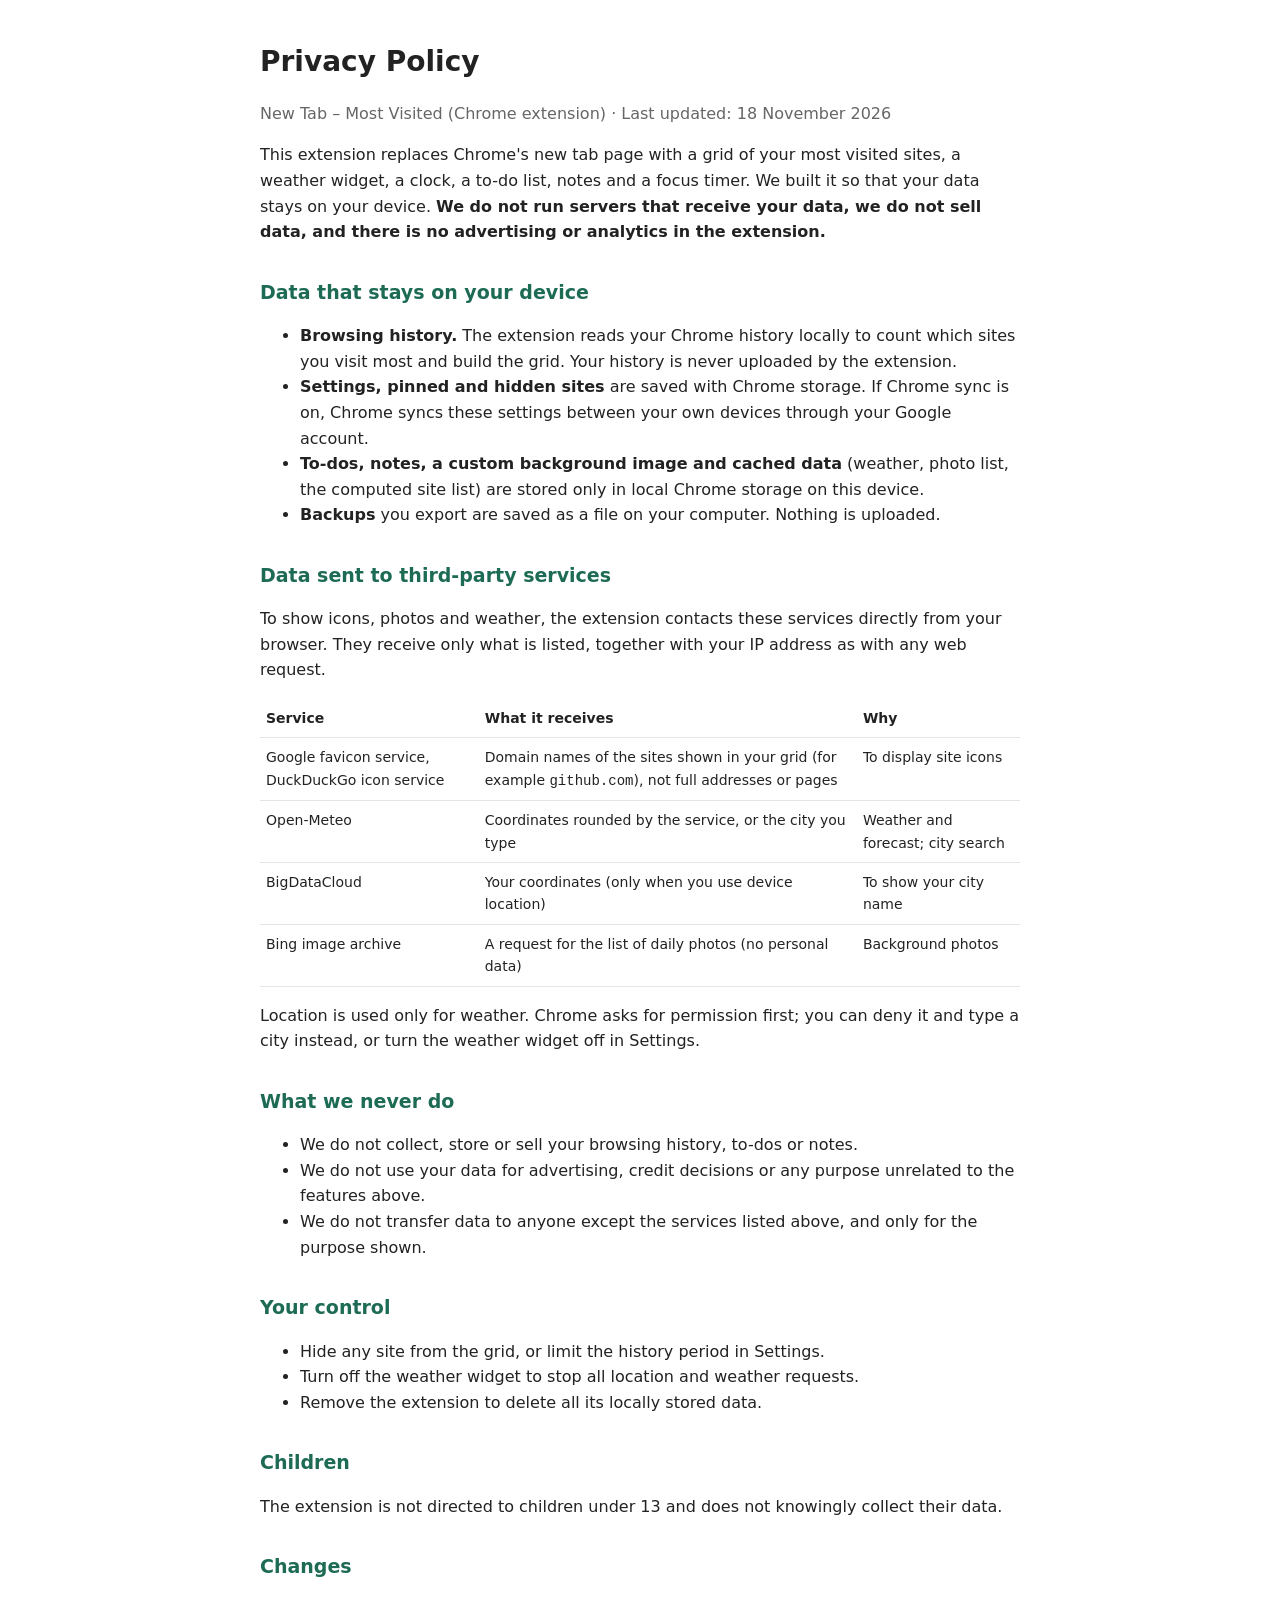
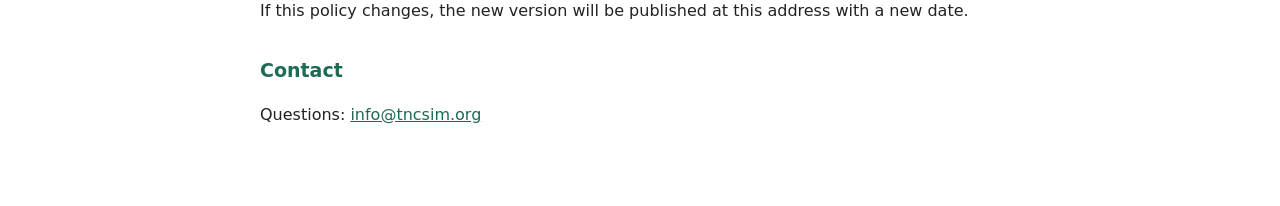
==== docs/index.html @ 8e068266 "New Tab – Most Visited 2.2.0 Chrome new tab page with a grid of the most visited sites from history," ====
<!doctype html>
<html lang="en">
<head>
  <meta charset="utf-8">
  <meta name="viewport" content="width=device-width, initial-scale=1">
  <title>Privacy Policy – New Tab – Most Visited</title>
  <style>
    :root { --bg: #fff; --text: #222; --muted: #666; --line: #e5e5e5; --accent: #1d6b55; }
    @media (prefers-color-scheme: dark) {
      :root { --bg: #15191a; --text: #e8e8e8; --muted: #a0a0a0; --line: #2c3335; --accent: #6fd0ae; }
    }
    body { margin: 0; background: var(--bg); color: var(--text); font: 16px/1.6 system-ui, "Segoe UI", sans-serif; }
    main { max-width: 760px; margin: 0 auto; padding: 40px 16px 64px; }
    h1 { font-size: 28px; margin: 0 0 4px; }
    h2 { font-size: 19px; margin: 32px 0 8px; color: var(--accent); }
    .muted { color: var(--muted); }
    table { width: 100%; border-collapse: collapse; font-size: 14px; }
    th, td { text-align: left; padding: 8px 6px; border-bottom: 1px solid var(--line); vertical-align: top; }
    a { color: var(--accent); }
  </style>
</head>
<body>
<main>
  <h1>Privacy Policy</h1>
  <p class="muted">New Tab – Most Visited (Chrome extension) · Last updated: 18 November 2026</p>

  <p>This extension replaces Chrome's new tab page with a grid of your most visited sites, a weather
  widget, a clock, a to-do list, notes and a focus timer. We built it so that your data stays on your
  device. <strong>We do not run servers that receive your data, we do not sell data, and there is no
  advertising or analytics in the extension.</strong></p>

  <h2>Data that stays on your device</h2>
  <ul>
    <li><strong>Browsing history.</strong> The extension reads your Chrome history locally to count which
      sites you visit most and build the grid. Your history is never uploaded by the extension.</li>
    <li><strong>Settings, pinned and hidden sites</strong> are saved with Chrome storage. If Chrome sync is
      on, Chrome syncs these settings between your own devices through your Google account.</li>
    <li><strong>To-dos, notes, a custom background image and cached data</strong> (weather, photo list,
      the computed site list) are stored only in local Chrome storage on this device.</li>
    <li><strong>Backups</strong> you export are saved as a file on your computer. Nothing is uploaded.</li>
  </ul>

  <h2>Data sent to third-party services</h2>
  <p>To show icons, photos and weather, the extension contacts these services directly from your browser.
  They receive only what is listed, together with your IP address as with any web request.</p>
  <table>
    <tr><th>Service</th><th>What it receives</th><th>Why</th></tr>
    <tr><td>Google favicon service, DuckDuckGo icon service</td><td>Domain names of the sites shown in your grid (for example <code>github.com</code>), not full addresses or pages</td><td>To display site icons</td></tr>
    <tr><td>Open-Meteo</td><td>Coordinates rounded by the service, or the city you type</td><td>Weather and forecast; city search</td></tr>
    <tr><td>BigDataCloud</td><td>Your coordinates (only when you use device location)</td><td>To show your city name</td></tr>
    <tr><td>Bing image archive</td><td>A request for the list of daily photos (no personal data)</td><td>Background photos</td></tr>
  </table>
  <p>Location is used only for weather. Chrome asks for permission first; you can deny it and type a city
  instead, or turn the weather widget off in Settings.</p>

  <h2>What we never do</h2>
  <ul>
    <li>We do not collect, store or sell your browsing history, to-dos or notes.</li>
    <li>We do not use your data for advertising, credit decisions or any purpose unrelated to the features above.</li>
    <li>We do not transfer data to anyone except the services listed above, and only for the purpose shown.</li>
  </ul>

  <h2>Your control</h2>
  <ul>
    <li>Hide any site from the grid, or limit the history period in Settings.</li>
    <li>Turn off the weather widget to stop all location and weather requests.</li>
    <li>Remove the extension to delete all its locally stored data.</li>
  </ul>

  <h2>Children</h2>
  <p>The extension is not directed to children under 13 and does not knowingly collect their data.</p>

  <h2>Changes</h2>
  <p>If this policy changes, the new version will be published at this address with a new date.</p>

  <h2>Contact</h2>
  <p>Questions: <a href="mailto:info@tncsim.org">info@tncsim.org</a></p>
</main>
</body>
</html>
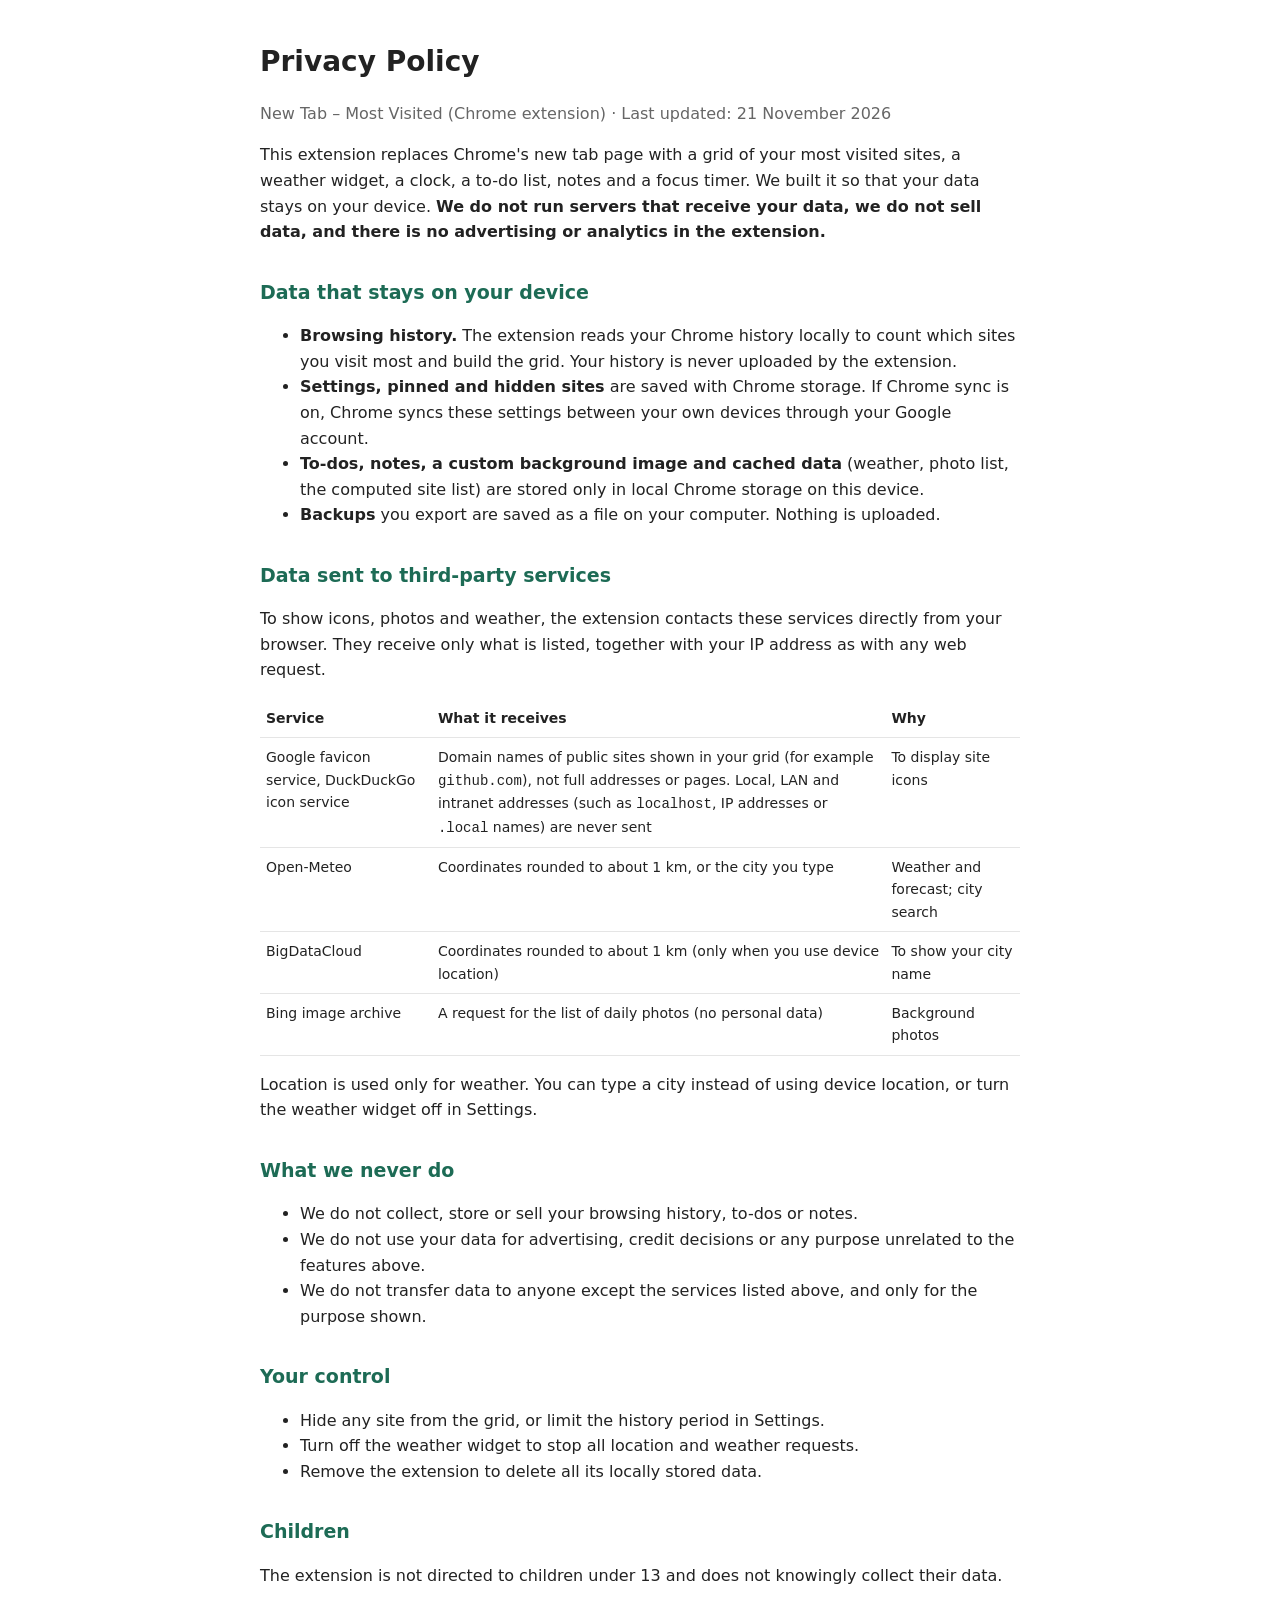
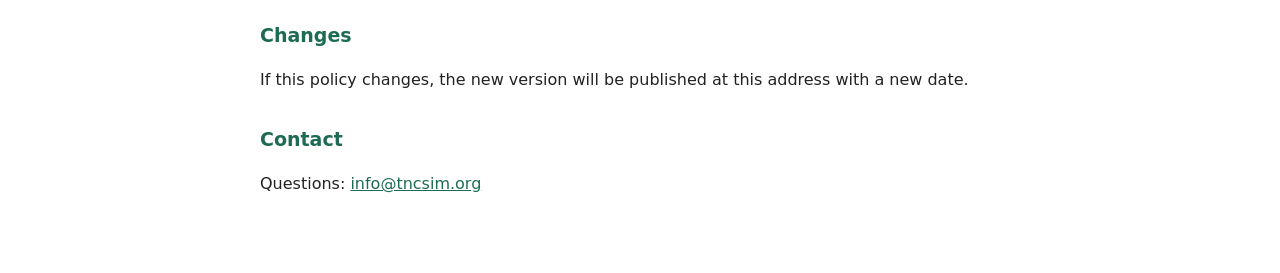
==== commit ee814817: "Release 2.5.0 Bump the version and bring the privacy policy and store listing in line with the fixes" ====
--- a/docs/index.html
+++ b/docs/index.html
@@ -22,7 +22,7 @@
 <body>
 <main>
   <h1>Privacy Policy</h1>
-  <p class="muted">New Tab – Most Visited (Chrome extension) · Last updated: 18 November 2026</p>
+  <p class="muted">New Tab – Most Visited (Chrome extension) · Last updated: 21 November 2026</p>
 
   <p>This extension replaces Chrome's new tab page with a grid of your most visited sites, a weather
   widget, a clock, a to-do list, notes and a focus timer. We built it so that your data stays on your
@@ -45,13 +45,13 @@
   They receive only what is listed, together with your IP address as with any web request.</p>
   <table>
     <tr><th>Service</th><th>What it receives</th><th>Why</th></tr>
-    <tr><td>Google favicon service, DuckDuckGo icon service</td><td>Domain names of the sites shown in your grid (for example <code>github.com</code>), not full addresses or pages</td><td>To display site icons</td></tr>
-    <tr><td>Open-Meteo</td><td>Coordinates rounded by the service, or the city you type</td><td>Weather and forecast; city search</td></tr>
-    <tr><td>BigDataCloud</td><td>Your coordinates (only when you use device location)</td><td>To show your city name</td></tr>
+    <tr><td>Google favicon service, DuckDuckGo icon service</td><td>Domain names of public sites shown in your grid (for example <code>github.com</code>), not full addresses or pages. Local, LAN and intranet addresses (such as <code>localhost</code>, IP addresses or <code>.local</code> names) are never sent</td><td>To display site icons</td></tr>
+    <tr><td>Open-Meteo</td><td>Coordinates rounded to about 1 km, or the city you type</td><td>Weather and forecast; city search</td></tr>
+    <tr><td>BigDataCloud</td><td>Coordinates rounded to about 1 km (only when you use device location)</td><td>To show your city name</td></tr>
     <tr><td>Bing image archive</td><td>A request for the list of daily photos (no personal data)</td><td>Background photos</td></tr>
   </table>
-  <p>Location is used only for weather. Chrome asks for permission first; you can deny it and type a city
-  instead, or turn the weather widget off in Settings.</p>
+  <p>Location is used only for weather. You can type a city instead of using device location, or turn the
+  weather widget off in Settings.</p>
 
   <h2>What we never do</h2>
   <ul>
